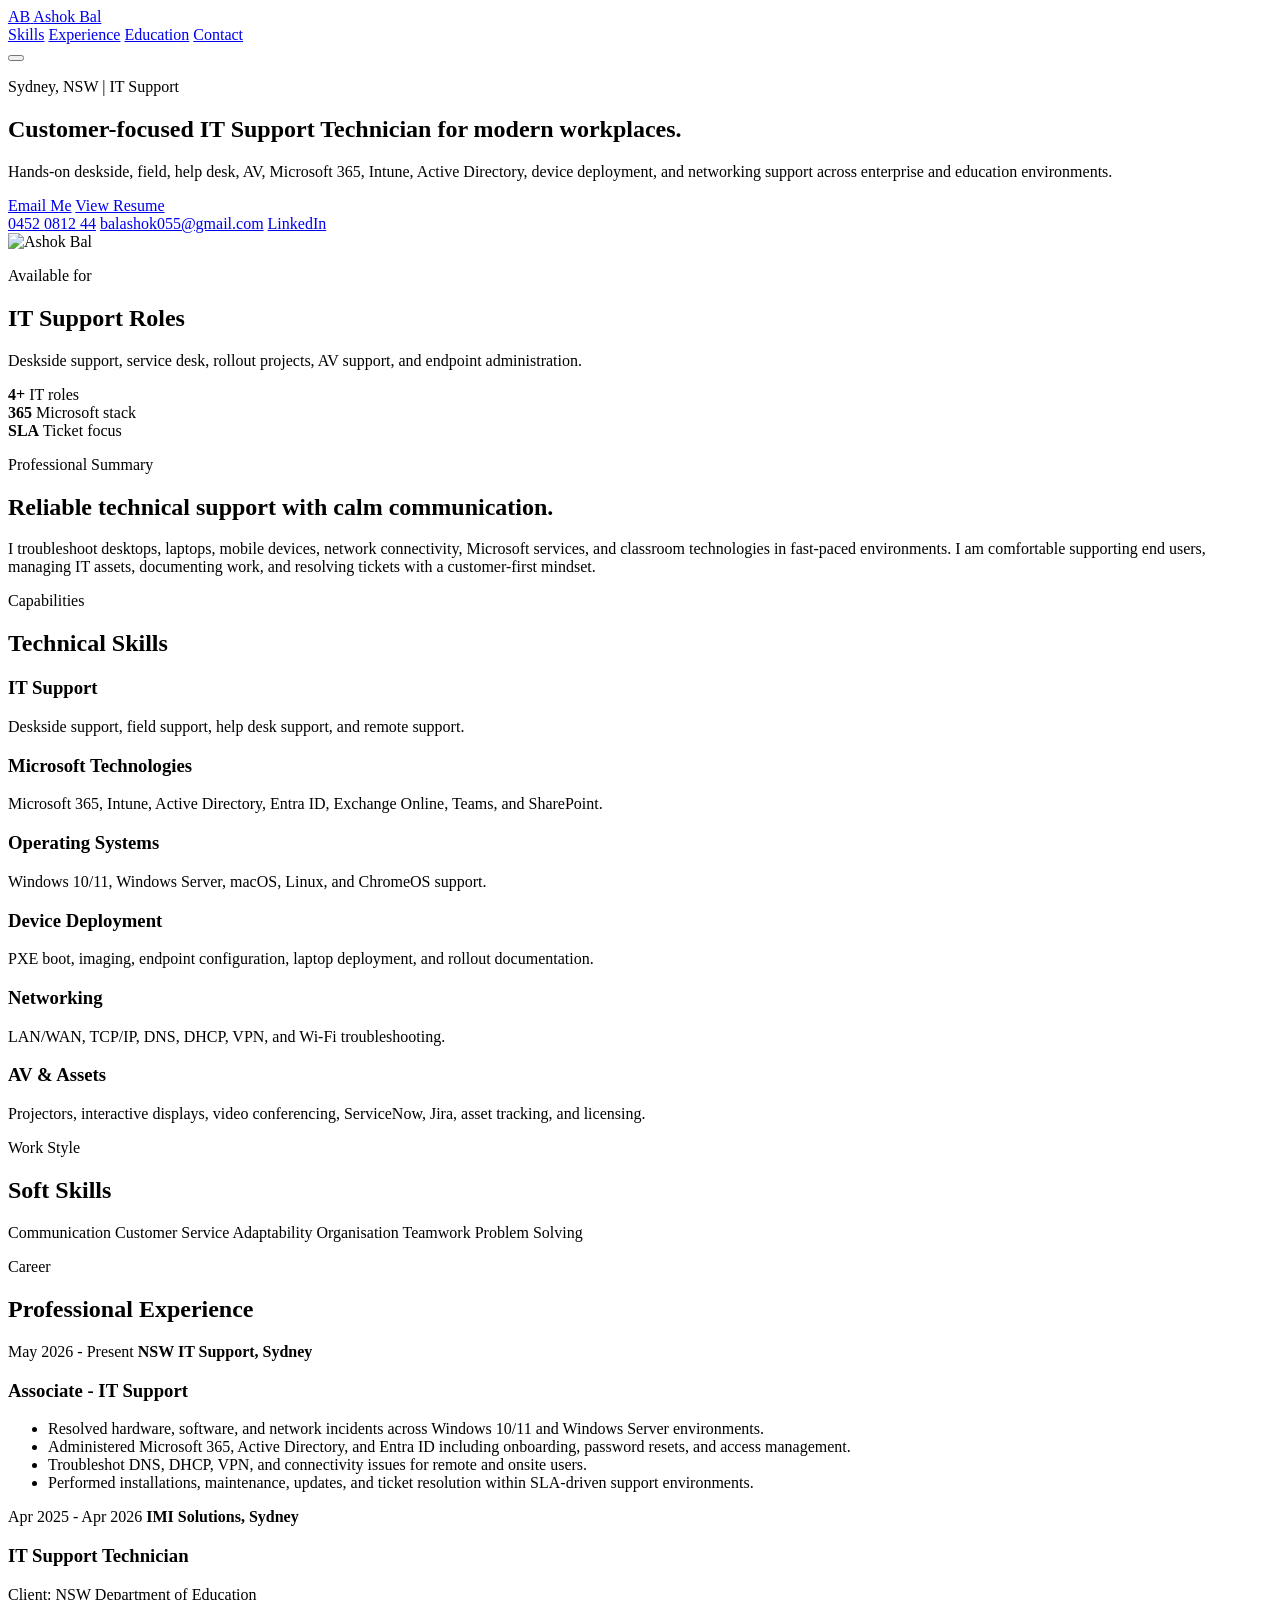
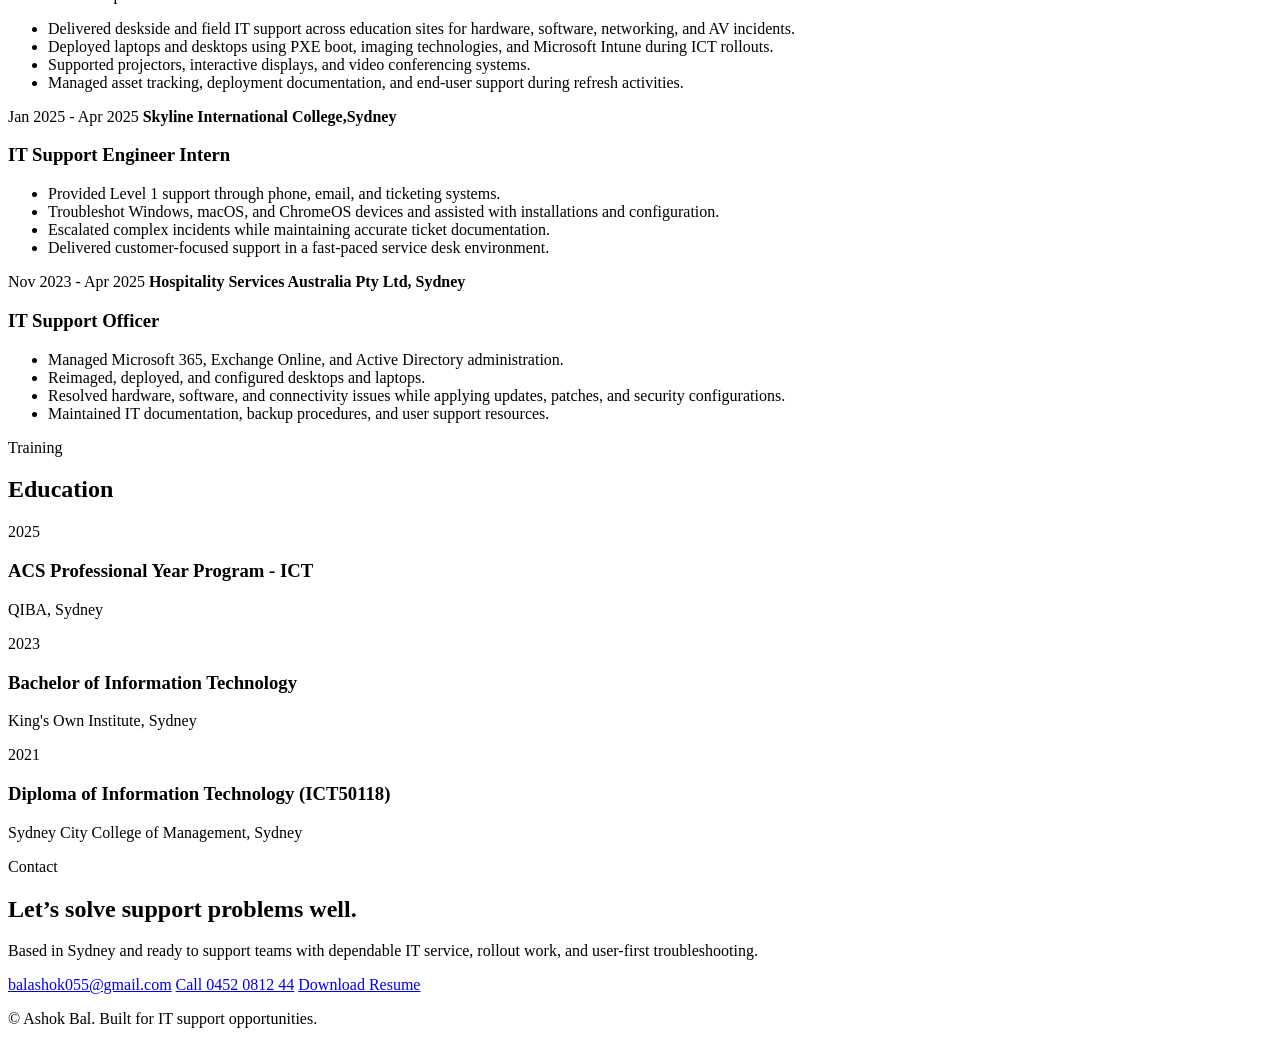
==== Index.html @ 718b15de "Rename My_Portfolio_Website/Index.html to Index.html" ====
<!doctype html>
<html lang="en">
  <head>
    <meta charset="utf-8">
    <meta name="viewport" content="width=device-width, initial-scale=1">
    <meta name="description" content="Ashok Bal - IT Support Technician in Sydney specialising in deskside support, Microsoft 365, Intune, Active Directory, networking, and AV support.">
    <title>Ashok Bal | IT Support Technician</title>
    <link rel="preconnect" href="https://fonts.googleapis.com">
    <link rel="preconnect" href="https://fonts.gstatic.com" crossorigin>
    <link href="https://fonts.googleapis.com/css2?family=Inter:wght@400;500;600;700;800&display=swap" rel="stylesheet">
    <link rel="stylesheet" href="styles.css">
  </head>
  <body>
    <header class="site-header">
      <a class="brand" href="#top" aria-label="Ashok Bal home">
        <span class="brand-mark">AB</span>
        <span>Ashok Bal</span>
      </a>
      <nav class="nav" aria-label="Primary navigation">
        <a href="#skills">Skills</a>
        <a href="#experience">Experience</a>
        <a href="#education">Education</a>
        <a href="#contact">Contact</a>
      </nav>
      <button class="menu-button" type="button" aria-label="Open navigation" aria-expanded="false">
        <span></span>
        <span></span>
        <span></span>
      </button>
    </header>

    <main id="top">
      <section class="hero">
        <div class="hero-copy">
          <p class="eyebrow">Sydney, NSW | IT Support</p>
          <h1>Customer-focused IT Support Technician for modern workplaces.</h1>
          <p class="hero-text">
            Hands-on deskside, field, help desk, AV, Microsoft 365, Intune, Active Directory,
            device deployment, and networking support across enterprise and education environments.
          </p>
          <div class="hero-actions" aria-label="Contact actions">
            <a class="button primary" href="mailto:balashok055@gmail.com">Email Me</a>
            <a class="button secondary" href="Resume.pdf" target="_blank" rel="noreferrer">View Resume</a>
          </div>
          <div class="contact-strip" aria-label="Contact details">
            <a href="tel:+61452081244">0452 0812 44</a>
            <a href="mailto:balashok055@gmail.com">balashok055@gmail.com</a>
            <a href="https://www.linkedin.com/in/ashok-bal" target="_blank" rel="noreferrer">LinkedIn</a>
          </div>
        </div>

        <aside class="hero-panel" aria-label="Profile highlights">
          <div class="profile-card">
            <div class="portrait" aria-hidden="true">
              <img src="Profile_Picture.png" alt="Ashok Bal">
            </div>
            <div>
              <p class="card-label">Available for</p>
              <h2>IT Support Roles</h2>
              <p>Deskside support, service desk, rollout projects, AV support, and endpoint administration.</p>
            </div>
          </div>
          <div class="metrics">
            <div>
              <strong>4+</strong>
              <span>IT roles</span>
            </div>
            <div>
              <strong>365</strong>
              <span>Microsoft stack</span>
            </div>
            <div>
              <strong>SLA</strong>
              <span>Ticket focus</span>
            </div>
          </div>
        </aside>
      </section>

      <section class="section intro-section" aria-labelledby="summary-title">
        <div>
          <p class="section-kicker">Professional Summary</p>
          <h2 id="summary-title">Reliable technical support with calm communication.</h2>
        </div>
        <p>
          I troubleshoot desktops, laptops, mobile devices, network connectivity, Microsoft services,
          and classroom technologies in fast-paced environments. I am comfortable supporting end users,
          managing IT assets, documenting work, and resolving tickets with a customer-first mindset.
        </p>
      </section>

      <section class="section" id="skills" aria-labelledby="skills-title">
        <div class="section-heading">
          <p class="section-kicker">Capabilities</p>
          <h2 id="skills-title">Technical Skills</h2>
        </div>
        <div class="skill-grid">
          <article class="skill-group">
            <h3>IT Support</h3>
            <p>Deskside support, field support, help desk support, and remote support.</p>
          </article>
          <article class="skill-group">
            <h3>Microsoft Technologies</h3>
            <p>Microsoft 365, Intune, Active Directory, Entra ID, Exchange Online, Teams, and SharePoint.</p>
          </article>
          <article class="skill-group">
            <h3>Operating Systems</h3>
            <p>Windows 10/11, Windows Server, macOS, Linux, and ChromeOS support.</p>
          </article>
          <article class="skill-group">
            <h3>Device Deployment</h3>
            <p>PXE boot, imaging, endpoint configuration, laptop deployment, and rollout documentation.</p>
          </article>
          <article class="skill-group">
            <h3>Networking</h3>
            <p>LAN/WAN, TCP/IP, DNS, DHCP, VPN, and Wi-Fi troubleshooting.</p>
          </article>
          <article class="skill-group">
            <h3>AV & Assets</h3>
            <p>Projectors, interactive displays, video conferencing, ServiceNow, Jira, asset tracking, and licensing.</p>
          </article>
        </div>
      </section>

      <section class="section split-section" aria-labelledby="soft-skills-title">
        <div>
          <p class="section-kicker">Work Style</p>
          <h2 id="soft-skills-title">Soft Skills</h2>
        </div>
        <div class="soft-list">
          <span>Communication</span>
          <span>Customer Service</span>
          <span>Adaptability</span>
          <span>Organisation</span>
          <span>Teamwork</span>
          <span>Problem Solving</span>
        </div>
      </section>

      <section class="section" id="experience" aria-labelledby="experience-title">
        <div class="section-heading">
          <p class="section-kicker">Career</p>
          <h2 id="experience-title">Professional Experience</h2>
        </div>
        <div class="timeline">
          <article class="role">
            <div class="role-meta">
              <span>May 2026 - Present</span>
              <strong>NSW IT Support, Sydney</strong>
            </div>
            <div class="role-body">
              <h3>Associate - IT Support</h3>
              <ul>
                <li>Resolved hardware, software, and network incidents across Windows 10/11 and Windows Server environments.</li>
                <li>Administered Microsoft 365, Active Directory, and Entra ID including onboarding, password resets, and access management.</li>
                <li>Troubleshot DNS, DHCP, VPN, and connectivity issues for remote and onsite users.</li>
                <li>Performed installations, maintenance, updates, and ticket resolution within SLA-driven support environments.</li>
              </ul>
            </div>
          </article>

          <article class="role">
            <div class="role-meta">
              <span>Apr 2025 - Apr 2026</span>
              <strong>IMI Solutions, Sydney</strong>
            </div>
            <div class="role-body">
              <h3>IT Support Technician</h3>
              <p class="client">Client: NSW Department of Education</p>
              <ul>
                <li>Delivered deskside and field IT support across education sites for hardware, software, networking, and AV incidents.</li>
                <li>Deployed laptops and desktops using PXE boot, imaging technologies, and Microsoft Intune during ICT rollouts.</li>
                <li>Supported projectors, interactive displays, and video conferencing systems.</li>
                <li>Managed asset tracking, deployment documentation, and end-user support during refresh activities.</li>
              </ul>
            </div>
          </article>

          <article class="role">
            <div class="role-meta">
              <span>Jan 2025 - Apr 2025</span>
              <strong>Skyline International College,Sydney</strong>
            </div>
            <div class="role-body">
              <h3>IT Support Engineer Intern</h3>
              <ul>
                <li>Provided Level 1 support through phone, email, and ticketing systems.</li>
                <li>Troubleshot Windows, macOS, and ChromeOS devices and assisted with installations and configuration.</li>
                <li>Escalated complex incidents while maintaining accurate ticket documentation.</li>
                <li>Delivered customer-focused support in a fast-paced service desk environment.</li>
              </ul>
            </div>
          </article>

          <article class="role">
            <div class="role-meta">
              <span>Nov 2023 - Apr 2025</span>
              <strong>Hospitality Services Australia Pty Ltd, Sydney</strong>
            </div>
            <div class="role-body">
              <h3>IT Support Officer</h3>
              <ul>
                <li>Managed Microsoft 365, Exchange Online, and Active Directory administration.</li>
                <li>Reimaged, deployed, and configured desktops and laptops.</li>
                <li>Resolved hardware, software, and connectivity issues while applying updates, patches, and security configurations.</li>
                <li>Maintained IT documentation, backup procedures, and user support resources.</li>
              </ul>
            </div>
          </article>
        </div>
      </section>

      <section class="section education-section" id="education" aria-labelledby="education-title">
        <div class="section-heading">
          <p class="section-kicker">Training</p>
          <h2 id="education-title">Education</h2>
        </div>
        <div class="education-grid">
          <article>
            <span>2025</span>
            <h3>ACS Professional Year Program - ICT</h3>
            <p>QIBA, Sydney</p>
          </article>
          <article>
            <span>2023</span>
            <h3>Bachelor of Information Technology</h3>
            <p>King's Own Institute, Sydney</p>
          </article>
          <article>
            <span>2021</span>
            <h3>Diploma of Information Technology (ICT50118)</h3>
            <p>Sydney City College of Management, Sydney</p>
          </article>
        </div>
      </section>

      <section class="contact-section" id="contact" aria-labelledby="contact-title">
        <div>
          <p class="section-kicker">Contact</p>
          <h2 id="contact-title">Let’s solve support problems well.</h2>
          <p>Based in Sydney and ready to support teams with dependable IT service, rollout work, and user-first troubleshooting.</p>
        </div>
        <div class="contact-actions">
          <a class="button primary" href="mailto:balashok055@gmail.com">balashok055@gmail.com</a>
          <a class="button secondary" href="tel:+61452081244">Call 0452 0812 44</a>
          <a class="button ghost" href="Resume.pdf" download>Download Resume</a>
        </div>
      </section>
    </main>

    <footer>
      <p>&copy; <span id="year"></span> Ashok Bal. Built for IT support opportunities.</p>
    </footer>

    <script src="script.js"></script>
  </body>
</html>
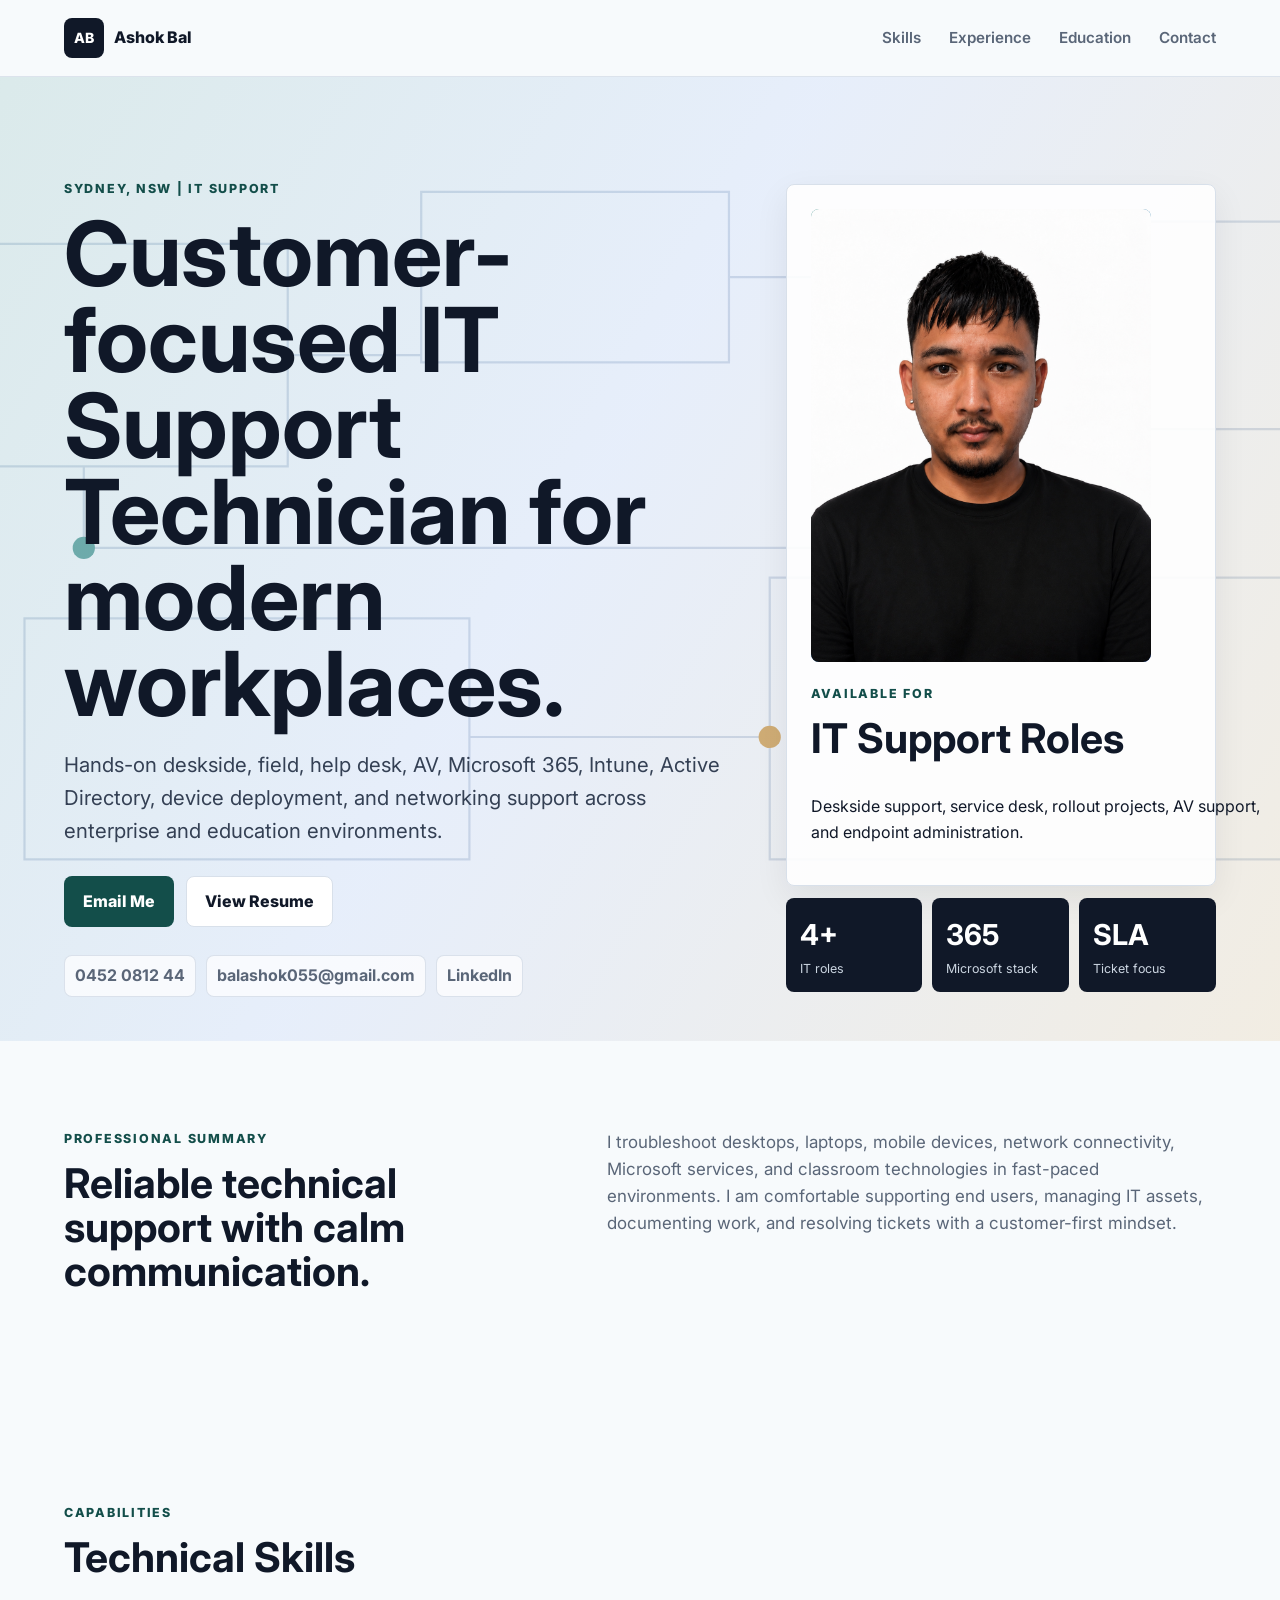
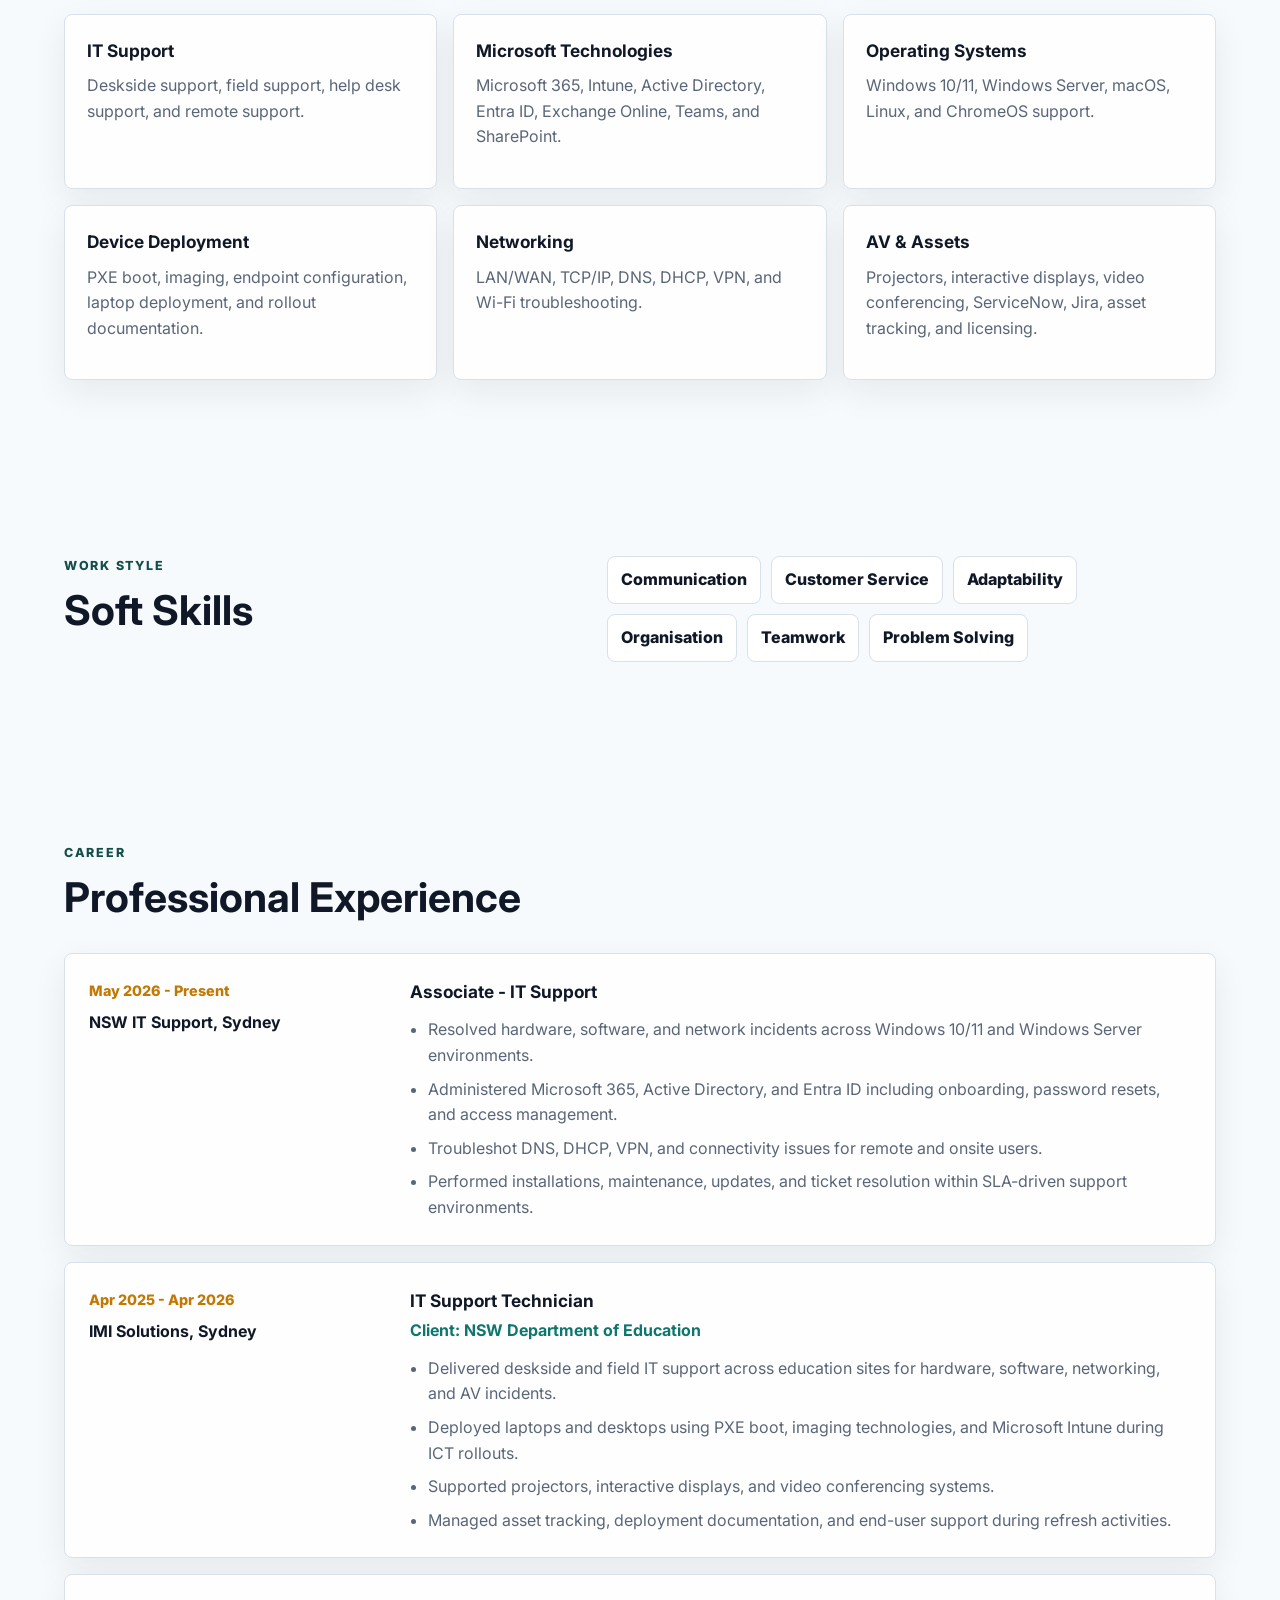
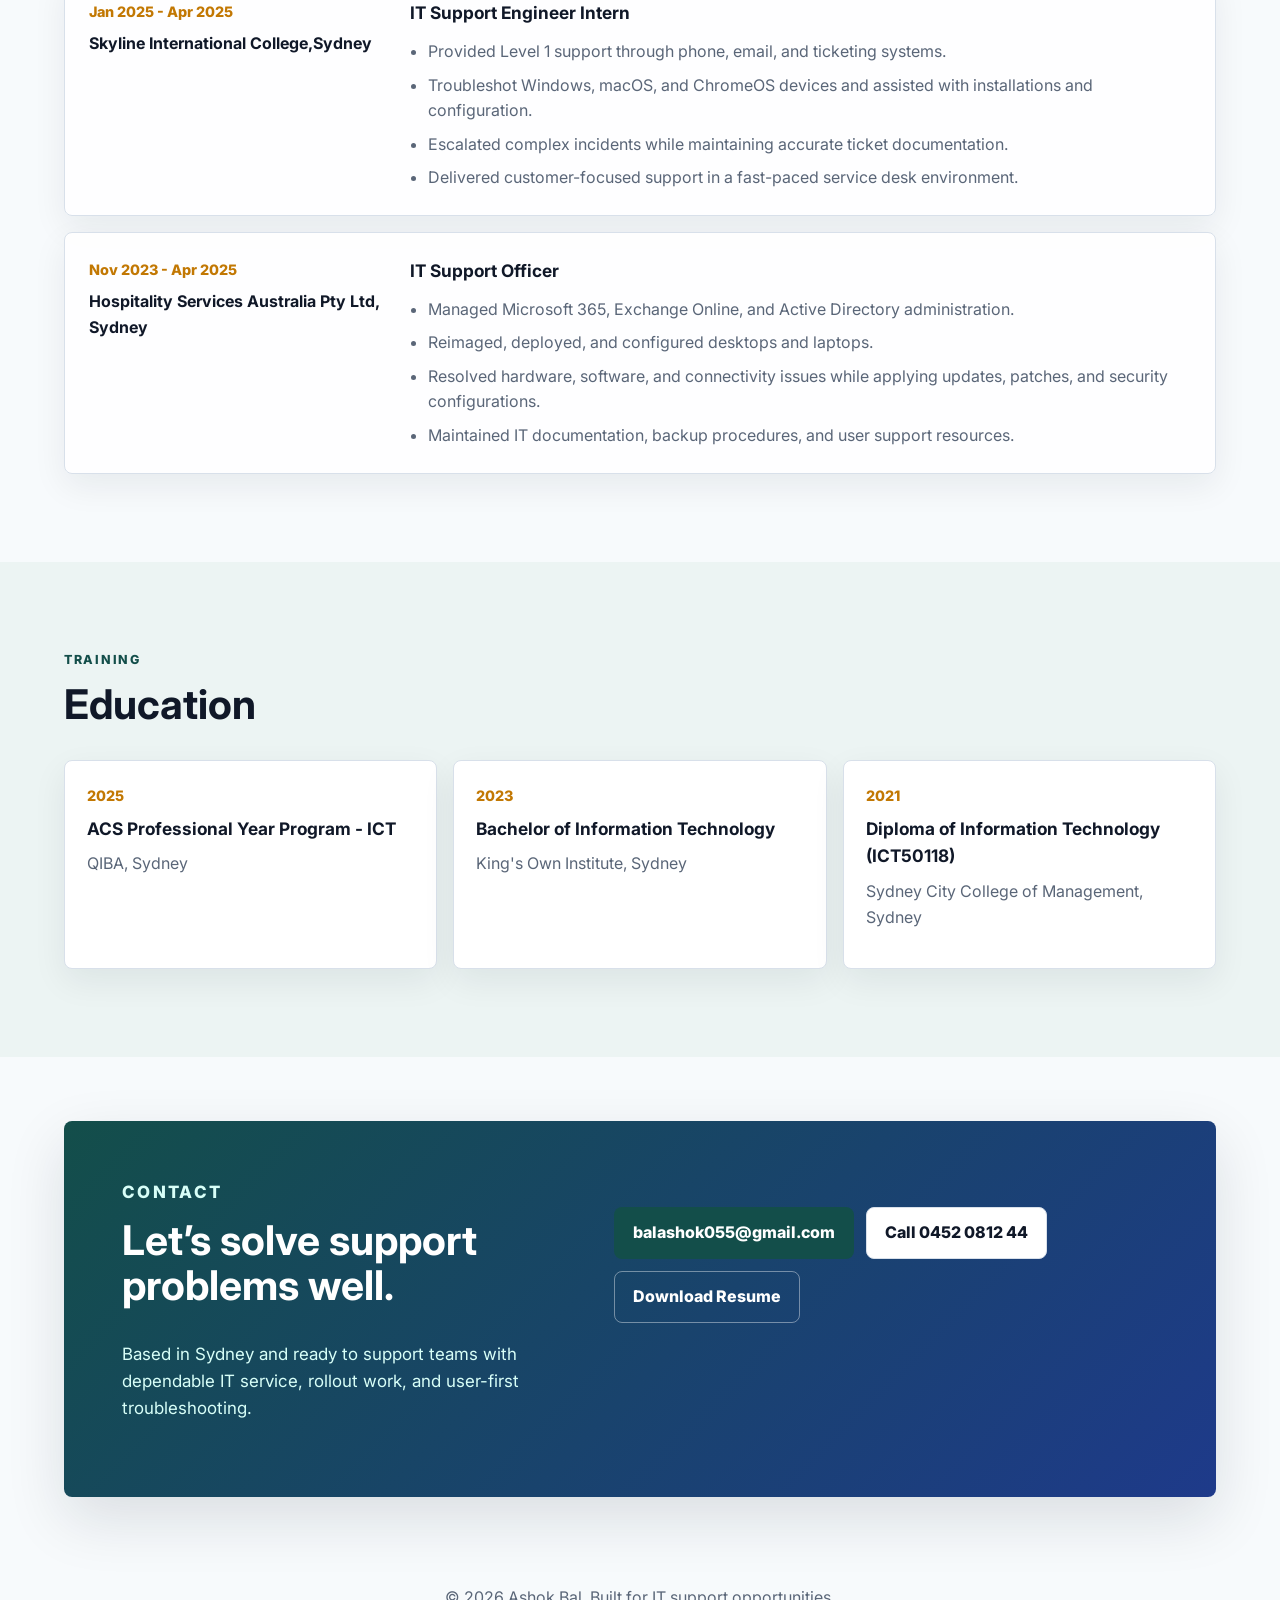
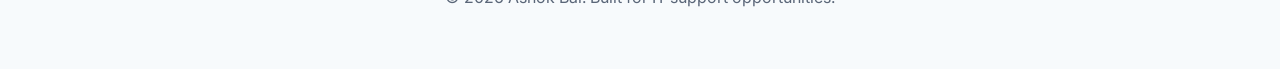
==== commit 3a6eff3e: "Add files via upload" ====
--- a/Index.html
+++ b/Index.html
@@ -254,4 +254,4 @@
 
     <script src="script.js"></script>
   </body>
-</html>
+</html>
--- a/styles.css
+++ b/styles.css
@@ -0,0 +1,482 @@
+:root {
+  --ink: #101828;
+  --muted: #5a6678;
+  --line: #d8e0ea;
+  --paper: #f7fafc;
+  --white: #ffffff;
+  --teal: #0f766e;
+  --teal-dark: #134e4a;
+  --blue: #2563eb;
+  --amber: #c27803;
+  --shadow: 0 22px 60px rgba(16, 24, 40, 0.12);
+}
+
+* {
+  box-sizing: border-box;
+}
+
+html {
+  scroll-behavior: smooth;
+}
+
+body {
+  margin: 0;
+  background: var(--paper);
+  color: var(--ink);
+  font-family: Inter, Arial, sans-serif;
+  line-height: 1.6;
+}
+
+a {
+  color: inherit;
+  text-decoration: none;
+}
+
+.site-header {
+  position: sticky;
+  top: 0;
+  z-index: 20;
+  display: flex;
+  align-items: center;
+  justify-content: space-between;
+  gap: 24px;
+  padding: 18px clamp(18px, 5vw, 72px);
+  background: rgba(247, 250, 252, 0.92);
+  border-bottom: 1px solid rgba(216, 224, 234, 0.85);
+  backdrop-filter: blur(16px);
+}
+
+.brand {
+  display: inline-flex;
+  align-items: center;
+  gap: 10px;
+  font-weight: 800;
+}
+
+.brand-mark {
+  display: grid;
+  width: 40px;
+  height: 40px;
+  place-items: center;
+  border-radius: 8px;
+  background: var(--ink);
+  color: var(--white);
+  font-size: 0.88rem;
+}
+
+.nav {
+  display: flex;
+  align-items: center;
+  gap: clamp(14px, 3vw, 28px);
+  color: var(--muted);
+  font-size: 0.95rem;
+  font-weight: 600;
+}
+
+.nav a:hover {
+  color: var(--teal-dark);
+}
+
+.menu-button {
+  display: none;
+  width: 42px;
+  height: 42px;
+  border: 1px solid var(--line);
+  border-radius: 8px;
+  background: var(--white);
+}
+
+.menu-button span {
+  display: block;
+  width: 18px;
+  height: 2px;
+  margin: 4px auto;
+  background: var(--ink);
+}
+
+.hero {
+  display: grid;
+  grid-template-columns: minmax(0, 1.1fr) minmax(320px, 0.72fr);
+  gap: clamp(28px, 5vw, 64px);
+  min-height: calc(100vh - 78px);
+  padding: clamp(56px, 8vw, 104px) clamp(18px, 5vw, 72px) 44px;
+  background:
+    linear-gradient(120deg, rgba(15, 118, 110, 0.12), rgba(37, 99, 235, 0.08) 45%, rgba(194, 120, 3, 0.1)),
+    url("data:image/svg+xml,%3Csvg xmlns='http://www.w3.org/2000/svg' width='900' height='520' viewBox='0 0 900 520'%3E%3Cg fill='none' stroke='%23b8c7d9' stroke-width='1.2' opacity='.55'%3E%3Cpath d='M40 90h220v120H40zM640 78h190v112H640zM332 62h166v92H332zM118 292h240v130H118zM520 270h286v152H520z'/%3E%3Cpath d='M150 210v44h520v-64M260 150h72M498 108h142M358 356h162'/%3E%3Ccircle cx='150' cy='254' r='6' fill='%230f766e' stroke='none'/%3E%3Ccircle cx='670' cy='190' r='6' fill='%232563eb' stroke='none'/%3E%3Ccircle cx='520' cy='356' r='6' fill='%23c27803' stroke='none'/%3E%3C/g%3E%3C/svg%3E");
+  background-position: center;
+  background-size: cover;
+}
+
+.hero-copy {
+  max-width: 850px;
+}
+
+.eyebrow,
+.section-kicker,
+.card-label {
+  margin: 0 0 12px;
+  color: var(--teal-dark);
+  font-size: 0.78rem;
+  font-weight: 800;
+  letter-spacing: 0.14em;
+  text-transform: uppercase;
+}
+
+h1,
+h2,
+h3,
+p {
+  margin-top: 0;
+}
+
+h1 {
+  max-width: 900px;
+  margin-bottom: 22px;
+  font-size: clamp(2.65rem, 7vw, 5.9rem);
+  line-height: 0.96;
+}
+
+h2 {
+  font-size: clamp(1.75rem, 3.2vw, 3rem);
+  line-height: 1.08;
+}
+
+h3 {
+  font-size: 1.08rem;
+}
+
+.hero-text {
+  max-width: 720px;
+  color: #344054;
+  font-size: clamp(1.05rem, 2vw, 1.28rem);
+}
+
+.hero-actions,
+.contact-actions {
+  display: flex;
+  flex-wrap: wrap;
+  gap: 12px;
+  margin-top: 28px;
+}
+
+.button {
+  display: inline-flex;
+  min-height: 46px;
+  align-items: center;
+  justify-content: center;
+  border-radius: 8px;
+  padding: 12px 18px;
+  border: 1px solid transparent;
+  font-weight: 800;
+}
+
+.button.primary {
+  background: var(--teal-dark);
+  color: var(--white);
+}
+
+.button.secondary {
+  background: var(--white);
+  border-color: var(--line);
+  color: var(--ink);
+}
+
+.button.ghost {
+  background: transparent;
+  border-color: rgba(255, 255, 255, 0.4);
+  color: var(--white);
+}
+
+.button:hover {
+  transform: translateY(-1px);
+}
+
+.contact-strip {
+  display: flex;
+  flex-wrap: wrap;
+  gap: 10px;
+  margin-top: 28px;
+  color: var(--muted);
+  font-weight: 700;
+}
+
+.contact-strip a {
+  padding: 7px 10px;
+  border: 1px solid rgba(216, 224, 234, 0.95);
+  border-radius: 8px;
+  background: rgba(255, 255, 255, 0.72);
+}
+
+.hero-panel {
+  align-self: center;
+}
+
+.profile-card,
+.skill-group,
+.role,
+.education-grid article {
+  border: 1px solid var(--line);
+  border-radius: 8px;
+  background: rgba(255, 255, 255, 0.9);
+  box-shadow: 0 12px 34px rgba(16, 24, 40, 0.07);
+}
+
+.profile-card {
+  display: grid;
+  gap: 22px;
+  padding: 24px;
+}
+
+.portrait {
+  display: grid;
+  width: min(100%, 340px);
+  aspect-ratio: 1.05;
+  place-items: center;
+  border-radius: 8px;
+  background:
+    linear-gradient(135deg, rgba(15, 118, 110, 0.92), rgba(37, 99, 235, 0.82)),
+    repeating-linear-gradient(45deg, transparent 0 18px, rgba(255, 255, 255, 0.18) 18px 20px);
+  color: var(--white);
+  font-size: clamp(4rem, 12vw, 8rem);
+  font-weight: 800;
+}
+ .portrait img {
+  width: 100%;
+  height: 100%;
+  object-fit: cover;
+  border-radius: 8px;
+}
+.metrics {
+  display: grid;
+  grid-template-columns: repeat(3, 1fr);
+  gap: 10px;
+  margin-top: 12px;
+}
+
+.metrics div {
+  min-width: 0;
+  padding: 14px;
+  border-radius: 8px;
+  background: var(--ink);
+  color: var(--white);
+}
+
+.metrics strong,
+.metrics span {
+  display: block;
+}
+
+.metrics strong {
+  font-size: clamp(1.25rem, 3vw, 1.8rem);
+}
+
+.metrics span {
+  color: #cbd5e1;
+  font-size: 0.78rem;
+}
+
+.section {
+  padding: clamp(54px, 8vw, 88px) clamp(18px, 5vw, 72px);
+}
+
+.intro-section,
+.split-section,
+.contact-section {
+  display: grid;
+  grid-template-columns: minmax(260px, 0.8fr) minmax(0, 1fr);
+  gap: clamp(24px, 5vw, 56px);
+  align-items: start;
+}
+
+.intro-section p:last-child,
+.contact-section p {
+  max-width: 820px;
+  color: var(--muted);
+  font-size: 1.06rem;
+}
+
+.section-heading {
+  max-width: 760px;
+  margin-bottom: 28px;
+}
+
+.skill-grid {
+  display: grid;
+  grid-template-columns: repeat(3, minmax(0, 1fr));
+  gap: 16px;
+}
+
+.skill-group {
+  padding: 22px;
+}
+
+.skill-group h3,
+.education-grid h3 {
+  margin-bottom: 9px;
+}
+
+.skill-group p,
+.role li,
+.education-grid p {
+  color: var(--muted);
+}
+
+.soft-list {
+  display: flex;
+  flex-wrap: wrap;
+  gap: 10px;
+}
+
+.soft-list span {
+  border-radius: 8px;
+  padding: 10px 13px;
+  background: var(--white);
+  border: 1px solid var(--line);
+  font-weight: 800;
+}
+
+.timeline {
+  display: grid;
+  gap: 16px;
+}
+
+.role {
+  display: grid;
+  grid-template-columns: minmax(190px, 0.38fr) minmax(0, 1fr);
+  gap: 24px;
+  padding: 24px;
+}
+
+.role-meta span,
+.education-grid span {
+  display: inline-flex;
+  margin-bottom: 8px;
+  color: var(--amber);
+  font-size: 0.9rem;
+  font-weight: 800;
+}
+
+.role-meta strong {
+  display: block;
+}
+
+.role-body h3 {
+  margin-bottom: 4px;
+}
+
+.client {
+  margin-bottom: 10px;
+  color: var(--teal);
+  font-weight: 700;
+}
+
+ul {
+  margin: 12px 0 0;
+  padding-left: 1.15rem;
+}
+
+li + li {
+  margin-top: 8px;
+}
+
+.education-section {
+  background: #ecf4f3;
+}
+
+.education-grid {
+  display: grid;
+  grid-template-columns: repeat(3, minmax(0, 1fr));
+  gap: 16px;
+}
+
+.education-grid article {
+  padding: 22px;
+  background: var(--white);
+}
+
+.contact-section {
+  margin: clamp(18px, 5vw, 72px);
+  padding: clamp(34px, 6vw, 58px);
+  border-radius: 8px;
+  background: linear-gradient(135deg, var(--teal-dark), #1e3a8a);
+  color: var(--white);
+  box-shadow: var(--shadow);
+}
+
+.contact-section .section-kicker,
+.contact-section p {
+  color: #d8fff8;
+}
+
+footer {
+  padding: 24px clamp(18px, 5vw, 72px) 42px;
+  color: var(--muted);
+  text-align: center;
+}
+
+@media (max-width: 900px) {
+  .hero,
+  .intro-section,
+  .split-section,
+  .contact-section,
+  .role {
+    grid-template-columns: 1fr;
+  }
+
+  .hero {
+    min-height: auto;
+  }
+
+  .skill-grid,
+  .education-grid {
+    grid-template-columns: repeat(2, minmax(0, 1fr));
+  }
+}
+
+@media (max-width: 720px) {
+  .nav {
+    position: absolute;
+    top: 76px;
+    right: 18px;
+    left: 18px;
+    display: none;
+    flex-direction: column;
+    align-items: stretch;
+    padding: 14px;
+    border: 1px solid var(--line);
+    border-radius: 8px;
+    background: var(--white);
+    box-shadow: var(--shadow);
+  }
+
+  .nav.open {
+    display: flex;
+  }
+
+  .nav a {
+    padding: 10px;
+  }
+
+  .menu-button {
+    display: inline-block;
+  }
+
+  .skill-grid,
+  .education-grid,
+  .metrics {
+    grid-template-columns: 1fr;
+  }
+
+  h1 {
+    font-size: clamp(2.3rem, 13vw, 3.8rem);
+  }
+
+  .button {
+    width: 100%;
+  }
+
+  .contact-section {
+    margin-right: 18px;
+    margin-left: 18px;
+  }
+}
